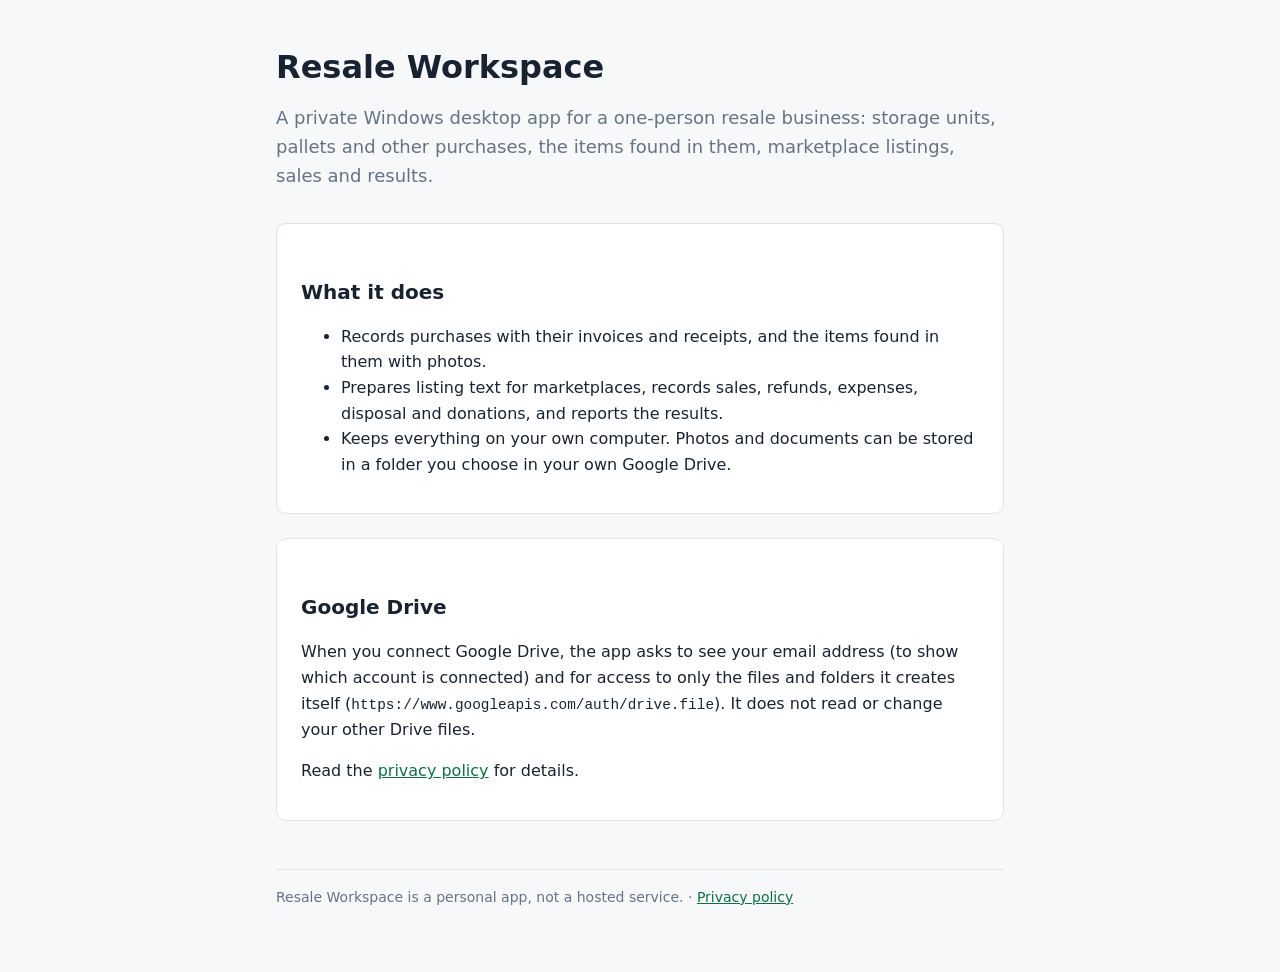
==== index.html @ 5bdc4537 "Resale Workspace homepage and privacy policy Co-Authored-By: Claude Opus 5.5 <noreply@anthropic.com>" ====
<!doctype html>
<html lang="en">
  <head>
    <meta charset="utf-8" />
    <meta name="viewport" content="width=device-width, initial-scale=1" />
    <title>Resale Workspace</title>
    <meta
      name="description"
      content="Resale Workspace is a private Windows desktop app for tracking resale purchases, inventory, listings and results."
    />
    <link rel="stylesheet" href="style.css" />
  </head>
  <body>
    <main>
      <header>
        <h1>Resale Workspace</h1>
        <p class="lead">
          A private Windows desktop app for a one-person resale business:
          storage units, pallets and other purchases, the items found in them,
          marketplace listings, sales and results.
        </p>
      </header>

      <div class="card">
        <h2>What it does</h2>
        <ul>
          <li>
            Records purchases with their invoices and receipts, and the items
            found in them with photos.
          </li>
          <li>
            Prepares listing text for marketplaces, records sales, refunds,
            expenses, disposal and donations, and reports the results.
          </li>
          <li>
            Keeps everything on your own computer. Photos and documents can be
            stored in a folder you choose in your own Google Drive.
          </li>
        </ul>
      </div>

      <div class="card">
        <h2>Google Drive</h2>
        <p>
          When you connect Google Drive, the app asks to see your email address
          (to show which account is connected) and for access to only the
          files and folders it creates itself
          (<code>https://www.googleapis.com/auth/drive.file</code>). It does
          not read or change your other Drive files.
        </p>
        <p>
          Read the <a href="privacy.html">privacy policy</a> for details.
        </p>
      </div>

      <footer>
        Resale Workspace is a personal app, not a hosted service. ·
        <a href="privacy.html">Privacy policy</a>
      </footer>
    </main>
  </body>
</html>
---- style.css ----
:root {
  color-scheme: light dark;
  --bg: #f7f8fa;
  --surface: #ffffff;
  --text: #182332;
  --muted: #647386;
  --border: #dce3e9;
  --accent: #087443;
}
@media (prefers-color-scheme: dark) {
  :root {
    --bg: #111820;
    --surface: #1b2530;
    --text: #edf2f6;
    --muted: #abb9c9;
    --border: #354453;
    --accent: #52c38b;
  }
}
* {
  box-sizing: border-box;
}
body {
  margin: 0;
  background: var(--bg);
  color: var(--text);
  font: 16px/1.6 "Segoe UI", system-ui, -apple-system, sans-serif;
}
main {
  max-width: 760px;
  margin: 0 auto;
  padding: 48px 16px 64px;
}
header {
  margin-bottom: 32px;
}
h1 {
  margin: 0 0 8px;
  font-size: 32px;
  line-height: 1.2;
}
h2 {
  margin: 32px 0 8px;
  font-size: 20px;
}
p,
li {
  color: var(--text);
}
.lead {
  color: var(--muted);
  font-size: 18px;
}
.card {
  margin: 24px 0;
  padding: 20px 24px;
  border: 1px solid var(--border);
  border-radius: 10px;
  background: var(--surface);
}
a {
  color: var(--accent);
}
code {
  font-size: 0.9em;
  overflow-wrap: anywhere;
}
footer {
  margin-top: 48px;
  padding-top: 16px;
  border-top: 1px solid var(--border);
  color: var(--muted);
  font-size: 14px;
}
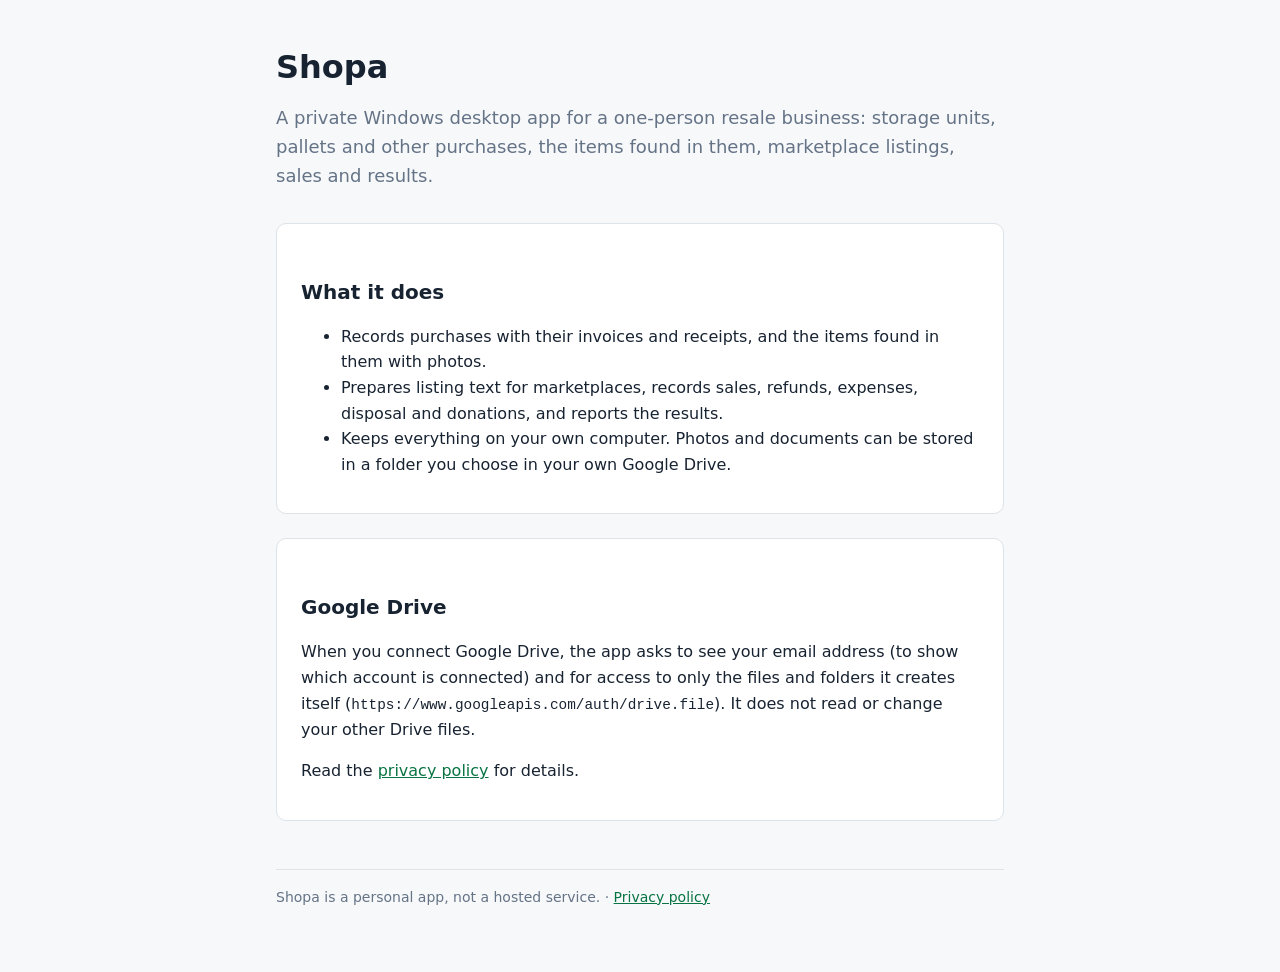
==== commit b2dfe0b3: "Rename the app to Shopa Co-Authored-By: Claude Opus 5.5 <noreply@anthropic.com>" ====
--- a/index.html
+++ b/index.html
@@ -3,17 +3,17 @@
   <head>
     <meta charset="utf-8" />
     <meta name="viewport" content="width=device-width, initial-scale=1" />
-    <title>Resale Workspace</title>
+    <title>Shopa</title>
     <meta
       name="description"
-      content="Resale Workspace is a private Windows desktop app for tracking resale purchases, inventory, listings and results."
+      content="Shopa is a private Windows desktop app for tracking resale purchases, inventory, listings and results."
     />
     <link rel="stylesheet" href="style.css" />
   </head>
   <body>
     <main>
       <header>
-        <h1>Resale Workspace</h1>
+        <h1>Shopa</h1>
         <p class="lead">
           A private Windows desktop app for a one-person resale business:
           storage units, pallets and other purchases, the items found in them,
@@ -54,7 +54,7 @@
       </div>
 
       <footer>
-        Resale Workspace is a personal app, not a hosted service. ·
+        Shopa is a personal app, not a hosted service. ·
         <a href="privacy.html">Privacy policy</a>
       </footer>
     </main>
